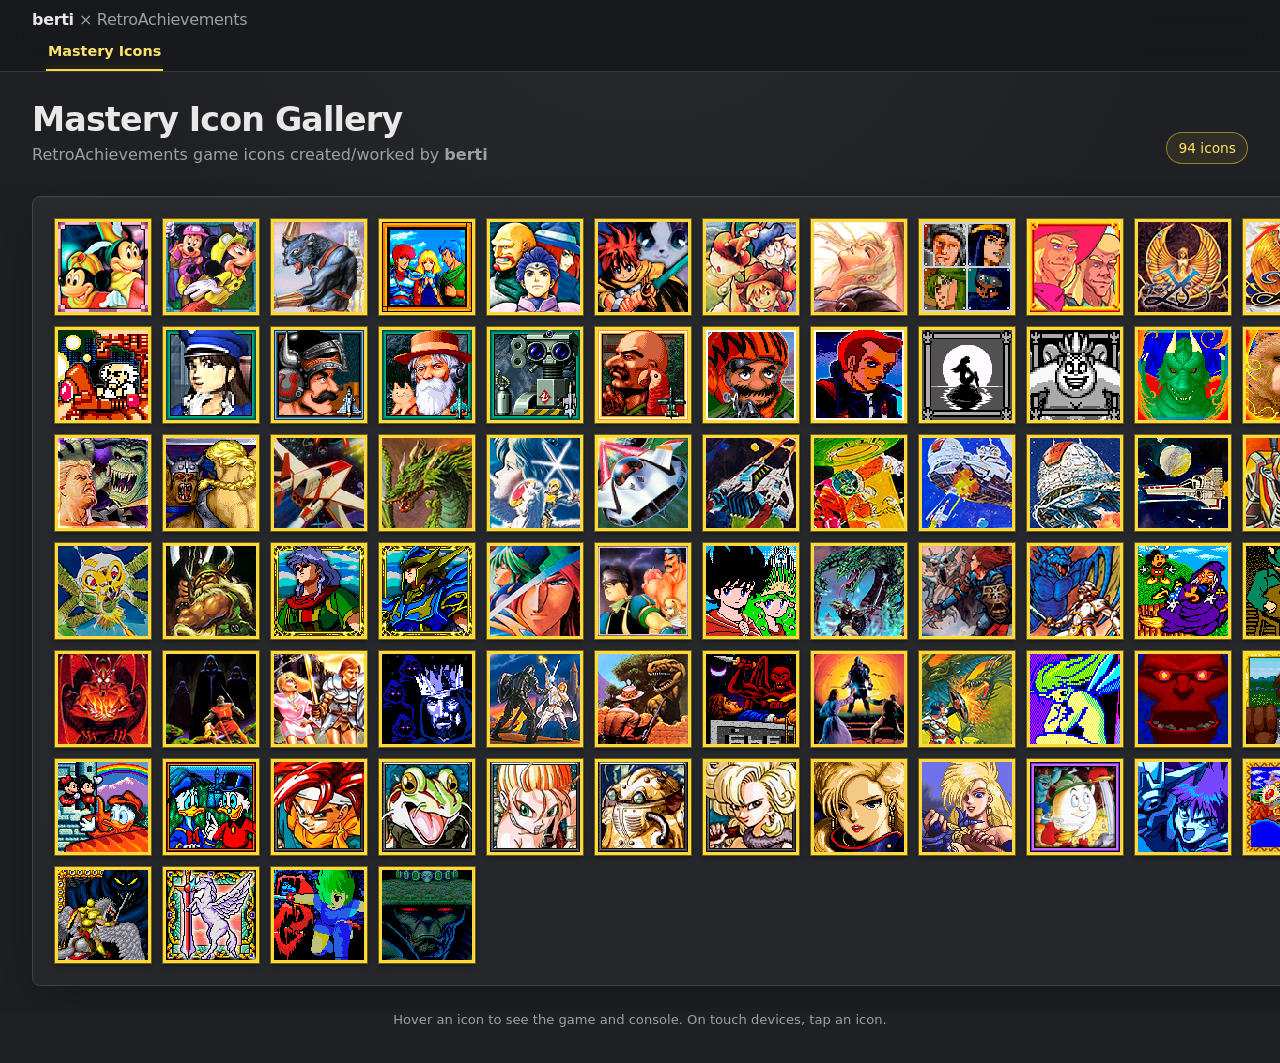
==== index.html @ 2196ff42 "Update site do Mastery Icon and Games Log" ====
<!doctype html>
<html lang="en">
<head>
  <meta charset="utf-8" />
  <meta name="viewport" content="width=device-width, initial-scale=1" />

  <title>berti — Mastery Icon Gallery</title>
  <meta
    name="description"
    content="A gallery of RetroAchievements mastery icons created by berti."
  />

  <link rel="stylesheet" href="style.css?v=12" />
</head>
<body>
  <nav class="site-nav" aria-label="Main navigation">
    <div class="site-nav-inner">
      <a class="nav-brand" href="index.html">berti <span>× RetroAchievements</span></a>
      <div class="nav-tabs">
        <a class="nav-tab is-active" href="index.html" aria-current="page">Mastery Icons</a>
      </div>
    </div>
  </nav>

  <header class="site-header">
    <div>
      <h1>Mastery Icon Gallery</h1>
      <p>RetroAchievements game icons created/worked by <strong>berti</strong></p>
    </div>

    <div class="count" id="count">Loading icons…</div>
  </header>

  <main>
    <div class="wall-scroll" aria-label="Mastery icon mural">
      <section class="wall" id="wall"></section>
    </div>

    <p class="hint">
      Hover an icon to see the game and console. On touch devices, tap an icon.
    </p>
  </main>

  <div id="hoverTooltip" class="floating-tooltip" role="tooltip" aria-hidden="true">
    <strong id="tooltipGame"></strong>
    <span id="tooltipConsole"></span>
  </div>

  <dialog id="iconDialog" class="icon-dialog">
    <button class="close" aria-label="Close">×</button>

    <img id="dialogImage" alt="" />
    <div class="dialog-copy">
      <h2 id="dialogGame">Unidentified icon</h2>
      <p id="dialogConsole"></p>
      <a id="dialogLink" href="#" target="_blank" rel="noreferrer">
        View on RetroAchievements ↗
      </a>
    </div>
  </dialog>

  <script src="script.js?v=4"></script>
</body>
</html>
---- style.css ----
:root {
  --bg: #1f2023;
  --panel: #292b2f;
  --panel-2: #34363b;
  --panel-3: #202226;
  --text: #e8e8e8;
  --muted: #9da0a6;
  --gold: #FFD83A;
  --gold-dark: #D8A900;
  --gold-light: #FFE36A;
  --blue: #4f8fcf;
  --green: #8bbf64;
  --green-bg: #273329;
  --line: #3f4146;

  --columns: 15;
  --rows: 1;
  --icon: 96px;
  --column-gap: 12px;
  --row-gap: 12px;
  --wall-padding: 22px;
}

* { box-sizing: border-box; }

html { color-scheme: dark; }

body {
  margin: 0;
  min-height: 100vh;
  background:
    radial-gradient(circle at 50% -10%, rgba(255,255,255,.05), transparent 34rem),
    var(--bg);
  color: var(--text);
  font-family: Inter, ui-sans-serif, system-ui, -apple-system, BlinkMacSystemFont, "Segoe UI", sans-serif;
}

a { color: inherit; }

/* Top navigation shared by all pages */
.site-nav {
  position: sticky;
  top: 0;
  z-index: 100;
  background: rgba(24, 25, 28, .94);
  border-bottom: 1px solid #34363b;
  backdrop-filter: blur(12px);
}

.site-nav-inner {
  max-width: 1840px;
  min-height: 52px;
  margin: 0 auto;
  padding: 0 32px;
  display: flex;
  flex-direction: column;
  align-items: flex-start;
  justify-content: center;
  gap: 0;
}

.nav-brand {
  font-weight: 800;
  text-decoration: none;
  letter-spacing: -.02em;
  white-space: nowrap;
  padding-top: 10px;
  line-height: 1.2;
}

.nav-brand span {
  color: var(--muted);
  font-weight: 500;
}

.nav-tabs {
  display: flex;
  align-self: auto;
  width: 100%;
  height: 40px;
  margin-top: 2px;
  overflow-x: auto;
  overflow-y: hidden;
  scrollbar-width: thin;
}

.nav-tab {
  position: relative;
  display: flex;
  align-items: center;
  padding: 0 16px;
  color: #babdc2;
  text-decoration: none;
  font-size: .9rem;
  font-weight: 700;
}

.nav-tab:hover {
  color: #fff;
  background: rgba(255,255,255,.025);
}

.nav-tab.is-active {
  color: var(--gold-light);
}

.nav-tab.is-active::after {
  content: "";
  position: absolute;
  left: 14px;
  right: 14px;
  bottom: -1px;
  height: 3px;
  background: var(--gold);
  box-shadow: 0 0 12px rgba(255,216,58,.25);
}

.site-header {
  max-width: 1840px;
  margin: 0 auto;
  padding: 28px 32px 18px;
  display: flex;
  align-items: end;
  justify-content: space-between;
  gap: 24px;
}

h1 {
  margin: 0;
  font-size: clamp(1.5rem, 2.6vw, 2.3rem);
  letter-spacing: -.025em;
}

.site-header p {
  margin: 6px 0 0;
  color: var(--muted);
}

.count {
  color: var(--gold-light);
  border: 1px solid rgba(255,216,58,.5);
  background: rgba(255,216,58,.08);
  border-radius: 999px;
  padding: 7px 11px;
  font-size: .86rem;
  white-space: nowrap;
}

main { padding-bottom: 36px; }

/* Mastery icon gallery */
.wall-scroll {
  overflow-x: auto;
  padding: 14px 32px 26px;
  scrollbar-color: #5d6067 transparent;
}

.wall {
  width: max-content;
  min-height:
    calc(
      var(--rows) * var(--icon)
      + (var(--rows) - 1) * var(--row-gap)
      + 2 * var(--wall-padding)
    );
  margin: 0 auto;
  display: grid;
  grid-template-columns: repeat(var(--columns), var(--icon));
  grid-template-rows: repeat(var(--rows), var(--icon));
  column-gap: var(--column-gap);
  row-gap: var(--row-gap);
  padding: var(--wall-padding);
  border: 1px solid var(--line);
  border-radius: 8px;
  background:
    linear-gradient(rgba(255,255,255,.012), rgba(255,255,255,0)),
    #25272b;
  box-shadow:
    0 18px 55px rgba(0,0,0,.28),
    inset 0 1px rgba(255,255,255,.035);
}

.icon-card {
  position: relative;
  width: var(--icon);
  height: var(--icon);
  padding: 0;
  border: 3px solid var(--gold);
  outline: 1px solid rgba(255,227,106,.28);
  background: #111;
  cursor: pointer;
  box-shadow:
    0 0 0 1px rgba(0,0,0,.75),
    inset 0 0 0 1px rgba(255,227,106,.16),
    0 2px 5px rgba(0,0,0,.5);
  transition:
    transform .12s ease,
    border-color .12s ease,
    box-shadow .12s ease,
    z-index 0s;
  z-index: 1;
}

.icon-card::before {
  content: "";
  position: absolute;
  inset: -4px;
  pointer-events: none;
  border: 1px solid rgba(255,216,58,.16);
}

.icon-card img {
  display: block;
  width: 100%;
  height: 100%;
  object-fit: cover;
  image-rendering: pixelated;
}

.icon-card:hover,
.icon-card:focus-visible {
  transform: translateY(-4px) scale(1.055);
  border-color: #FFE36A;
  box-shadow:
    0 0 0 1px var(--gold),
    0 8px 18px rgba(0,0,0,.65),
    0 0 17px rgba(255,216,58,.22);
  z-index: 20;
}

.floating-tooltip {
  position: fixed;
  left: 0;
  top: 0;
  width: max-content;
  max-width: min(260px, calc(100vw - 20px));
  padding: 8px 10px;
  text-align: left;
  pointer-events: none;
  opacity: 0;
  visibility: hidden;
  background: #151619;
  border: 1px solid var(--gold);
  border-radius: 5px;
  box-shadow: 0 8px 25px rgba(0,0,0,.55);
  transform: translate(-50%, calc(-100% - 10px));
  transition: opacity .12s ease, visibility .12s;
  z-index: 9999;
}

.floating-tooltip.is-visible {
  opacity: 1;
  visibility: visible;
}

.floating-tooltip strong {
  display: block;
  font-size: .84rem;
  line-height: 1.25;
  color: #fff;
}

.floating-tooltip span {
  display: block;
  margin-top: 3px;
  font-size: .72rem;
  color: var(--gold-light);
}

.hint {
  text-align: center;
  color: var(--muted);
  font-size: .82rem;
  margin: 0 24px;
}

.icon-dialog {
  width: min(92vw, 520px);
  border: 1px solid var(--gold);
  border-radius: 10px;
  padding: 24px;
  background: #202226;
  color: var(--text);
  box-shadow: 0 24px 80px rgba(0,0,0,.7);
}

.icon-dialog::backdrop {
  background: rgba(7,8,10,.82);
  backdrop-filter: blur(4px);
}

.icon-dialog img {
  display: block;
  width: 288px;
  height: 288px;
  max-width: 72vw;
  max-height: 72vw;
  margin: 14px auto 22px;
  image-rendering: pixelated;
  border: 3px solid var(--gold);
  box-shadow:
    0 0 0 1px rgba(0,0,0,.75),
    0 12px 34px rgba(0,0,0,.55);
}

.dialog-copy { text-align: center; }

.dialog-copy h2 {
  margin: 0;
  font-size: 1.2rem;
}

.dialog-copy p {
  margin: 6px 0 12px;
  color: var(--gold-light);
}

.dialog-copy a {
  color: #cdd8ff;
  text-decoration: none;
}

.dialog-copy a:hover { text-decoration: underline; }

.close {
  position: absolute;
  top: 8px;
  right: 10px;
  border: 0;
  background: transparent;
  color: var(--muted);
  font-size: 1.8rem;
  cursor: pointer;
}

/* Quest page */
.quests-header {
  padding-bottom: 12px;
}

.quests-main {
  max-width: 1840px;
  margin: 0 auto;
  padding: 0 32px 70px;
}

.quest-summary {
  display: grid;
  grid-template-columns: repeat(3, minmax(0, 1fr));
  gap: 12px;
  margin: 8px 0 38px;
}

.summary-card {
  min-height: 92px;
  padding: 18px 20px;
  border: 1px solid #3b3d42;
  border-radius: 8px;
  background:
    linear-gradient(135deg, rgba(255,216,58,.055), transparent 60%),
    #25272b;
  box-shadow: inset 0 1px rgba(255,255,255,.025);
}

.summary-card strong {
  display: block;
  margin-top: 3px;
  color: #fff;
  font-size: 1.65rem;
  line-height: 1;
}

.summary-label {
  color: var(--muted);
  font-size: .76rem;
  font-weight: 800;
  text-transform: uppercase;
  letter-spacing: .08em;
}

.quest-section + .quest-section {
  margin-top: 72px;
}

.section-heading {
  display: flex;
  align-items: end;
  justify-content: space-between;
  gap: 20px;
  margin-bottom: 16px;
  padding-bottom: 12px;
  border-bottom: 1px solid #3b3d42;
}

.section-heading h2 {
  margin: 1px 0 0;
  font-size: 1.35rem;
  letter-spacing: -.015em;
}

.eyebrow {
  margin: 0 !important;
  color: var(--gold) !important;
  font-size: .72rem;
  font-weight: 900;
  text-transform: uppercase;
  letter-spacing: .11em;
}

.section-count {
  color: var(--muted);
  font-size: .85rem;
}

.quest-grid {
  display: grid;
  grid-template-columns: repeat(3, minmax(0, 1fr));
  gap: 18px;
  align-items: start;
}

.quest-card {
  overflow: hidden;
  min-width: 0;
  border: 1px solid #45484e;
  border-radius: 8px;
  background: #292b2f;
  box-shadow:
    0 10px 30px rgba(0,0,0,.18),
    inset 0 1px rgba(255,255,255,.025);
}

.quest-card::before {
  content: "";
  display: block;
  height: 3px;
  background: var(--gold);
}

.quest-card.is-finished::before {
  background: linear-gradient(90deg, var(--gold), #8bbf64);
}

.quest-card-header {
  min-height: 104px;
  display: flex;
  align-items: flex-start;
  justify-content: space-between;
  gap: 14px;
  padding: 17px 17px 15px;
  background:
    linear-gradient(145deg, rgba(255,216,58,.06), transparent 65%),
    #303237;
  border-bottom: 1px solid #43464b;
}

.quest-title-block {
  min-width: 0;
}

.quest-card h3 {
  margin: 0;
  color: #fff;
  font-size: 1rem;
  line-height: 1.3;
  overflow-wrap: anywhere;
}

.quest-dates {
  display: flex;
  flex-wrap: wrap;
  gap: 6px;
  margin: 8px 0 0 !important;
  color: var(--muted) !important;
  font-size: .73rem;
  line-height: 1.4;
}

.quest-dates b {
  color: #c9cbd0;
  font-weight: 700;
}

.date-divider {
  color: #60636a;
}

.quest-percent {
  flex: 0 0 auto;
  min-width: 52px;
  padding-left: 8px;
  text-align: right;
}

.quest-percent strong {
  display: block;
  color: var(--gold-light);
  font-size: 1.25rem;
  line-height: 1;
}

.quest-percent span {
  display: block;
  margin-top: 5px;
  color: var(--muted);
  font-size: .72rem;
}

/* Compact gallery of the RetroAchievements game icons for each quest. */
.quest-icon-strip {
  display: flex;
  flex-wrap: wrap;
  gap: 8px;
  min-height: 57px;
  padding: 9px 12px 8px;
  background: #27292d;
  border-bottom: 1px solid #414349;
}

.quest-icon-item {
  position: relative;
  width: 44px;
  height: 44px;
  flex: 0 0 44px;
  display: block;
  overflow: hidden;
  border: 2px solid #51545a;
  border-radius: 5px;
  background: #1b1c1f;
  text-decoration: none;
  box-shadow: 0 1px 3px rgba(0,0,0,.35);
  transition: transform .12s ease, border-color .12s ease, box-shadow .12s ease, opacity .12s ease;
}

.quest-icon-item:not(.is-mastered) {
  opacity: .58;
}

.quest-icon-item.is-mastered {
  border-color: var(--gold);
  box-shadow: 0 0 0 1px rgba(255,216,58,.34), 0 1px 4px rgba(0,0,0,.38);
}

.quest-icon-item[href]:hover {
  z-index: 1;
  opacity: 1;
  transform: translateY(-2px);
  border-color: var(--gold);
  box-shadow: 0 4px 10px rgba(0,0,0,.42), 0 0 0 1px rgba(255,216,58,.12);
}

.quest-game-icon,
.quest-game-icon-fallback {
  width: 40px;
  height: 40px;
  display: block;
}

.quest-game-icon {
  object-fit: cover;
  image-rendering: auto;
}

.quest-game-icon-fallback {
  display: grid;
  place-items: center;
  color: #9da0a6;
  background: #202226;
  font-size: 1rem;
  font-weight: 800;
}

.quest-icon-item.is-unlinked {
  cursor: help;
  border-style: dashed;
}

.quest-games {
  padding: 7px 0;
}

.quest-game {
  min-height: 36px;
  display: grid;
  grid-template-columns: 24px minmax(0, 1fr) auto;
  gap: 8px;
  align-items: center;
  padding: 7px 12px;
  color: #d5d6d8;
  border-bottom: 1px solid rgba(255,255,255,.045);
  text-decoration: none;
  font-size: .82rem;
}

.quest-game:last-child {
  border-bottom: 0;
}

.quest-game[href]:hover {
  background: rgba(255,255,255,.035);
}

.quest-game.is-mastered {
  background: linear-gradient(90deg, rgba(139,191,100,.12), rgba(139,191,100,.035));
  color: #f0f4ed;
}

.game-state {
  width: 20px;
  height: 20px;
  display: grid;
  place-items: center;
  border: 1px solid #555960;
  border-radius: 50%;
  color: transparent;
  font-size: .72rem;
  font-weight: 900;
}

.quest-game.is-mastered .game-state {
  color: #d9f6c3;
  border-color: rgba(139,191,100,.72);
  background: rgba(139,191,100,.2);
}

.game-name {
  min-width: 0;
  line-height: 1.35;
}

.platform-badge {
  min-width: 38px;
  padding: 3px 7px;
  border: 1px solid rgba(79,143,207,.4);
  border-radius: 999px;
  color: #b9d9f7;
  background: rgba(79,143,207,.1);
  text-align: center;
  font-size: .66rem;
  font-weight: 800;
  letter-spacing: .02em;
  white-space: nowrap;
}

.quest-card-footer {
  padding: 13px 14px 14px;
  border-top: 1px solid #414349;
  background: #25272a;
}

.progress-track {
  height: 6px;
  overflow: hidden;
  border-radius: 999px;
  background: #161719;
  box-shadow: inset 0 1px 2px rgba(0,0,0,.5);
}

.progress-fill {
  display: block;
  height: 100%;
  border-radius: inherit;
  background: linear-gradient(90deg, #d9a900, var(--gold-light));
}

.quest-card.is-finished .progress-fill {
  background: linear-gradient(90deg, var(--gold), #8bbf64);
}

.progress-caption {
  display: flex;
  justify-content: space-between;
  gap: 12px;
  margin-top: 8px;
  color: var(--muted);
  font-size: .69rem;
}

.completed-mark {
  color: #cbe8b7;
  font-weight: 800;
}

.finished-section .quest-card {
  opacity: .92;
}

.finished-section .quest-card:hover {
  opacity: 1;
}

.quest-error {
  color: #ffb2b2;
  grid-column: 1 / -1;
}

@media (max-width: 1180px) {
  .quest-grid {
    grid-template-columns: repeat(2, minmax(0, 1fr));
  }
}

@media (max-width: 760px) {
  .site-nav-inner {
    padding: 0 18px;
  }

  .nav-brand span {
    display: none;
  }

  .nav-tab {
    padding: 0 10px;
    font-size: .82rem;
  }

  .site-header {
    padding: 22px 18px 10px;
    align-items: flex-start;
  }

  .site-header p {
    font-size: .9rem;
  }

  .wall-scroll {
    padding: 12px 18px 22px;
  }

  .wall {
    margin: 0;
    --wall-padding: 16px;
  }

  .floating-tooltip {
    display: none;
  }

  .quests-main {
    padding: 0 18px 50px;
  }

  .quest-summary {
    grid-template-columns: 1fr 1fr;
    margin-top: 14px;
  }

  .summary-card:last-child {
    grid-column: 1 / -1;
  }

  .quest-grid {
    grid-template-columns: 1fr;
  }

  .quest-section + .quest-section {
    margin-top: 54px;
  }
}

@media (max-width: 470px) {
  .site-nav-inner {
    min-height: 48px;
  }

  .nav-brand {
    padding-top: 8px;
  }

  .nav-tabs {
    height: 36px;
    overscroll-behavior-x: contain;
  }

  .nav-brand {
    font-size: .9rem;
  }

  .nav-tab {
    padding: 0 8px;
    font-size: .75rem;
  }

  .quest-summary {
    grid-template-columns: 1fr;
  }

  .summary-card:last-child {
    grid-column: auto;
  }

  .quest-card-header {
    min-height: auto;
  }

  .quest-dates {
    display: grid;
    gap: 2px;
  }

  .date-divider {
    display: none;
  }
}

/* Mastered / beaten games page */
.games-header {
  padding-bottom: 12px;
}

.games-main {
  max-width: 1840px;
  margin: 0 auto;
  padding: 0 32px 70px;
}

.games-section + .games-section {
  margin-top: 64px;
}

.games-table-wrap {
  overflow-x: auto;
  border: 1px solid #45484e;
  border-radius: 8px;
  background: #292b2f;
  box-shadow:
    0 10px 30px rgba(0,0,0,.18),
    inset 0 1px rgba(255,255,255,.025);
}

.games-table {
  width: 100%;
  min-width: 900px;
  border-collapse: collapse;
  font-size: .84rem;
}

.games-table thead {
  background:
    linear-gradient(145deg, rgba(255,216,58,.055), transparent 70%),
    #303237;
}

.games-table th {
  height: 42px;
  padding: 9px 12px;
  color: #bfc1c5;
  border-bottom: 1px solid #4a4d53;
  text-align: left;
  font-size: .71rem;
  font-weight: 900;
  letter-spacing: .055em;
  text-transform: uppercase;
  white-space: nowrap;
}

.games-table td {
  height: 54px;
  padding: 6px 12px;
  color: #d7d8da;
  border-bottom: 1px solid rgba(255,255,255,.055);
  vertical-align: middle;
}

.games-table tbody tr:last-child td {
  border-bottom: 0;
}

.games-table tbody tr:hover td {
  background: rgba(255,255,255,.025);
}

.game-number-col,
.game-number {
  width: 56px;
  text-align: right !important;
}

.game-number {
  color: var(--gold-light) !important;
  font-variant-numeric: tabular-nums;
  font-weight: 800;
}

.game-icon-col,
.game-icon-cell {
  width: 58px;
  padding-left: 8px !important;
  padding-right: 6px !important;
}

.game-table-icon {
  width: 40px;
  height: 40px;
  display: block;
  overflow: hidden;
  border: 2px solid var(--gold);
  border-radius: 5px;
  background: #1b1c1f;
  box-shadow: 0 0 0 1px rgba(255,216,58,.24), 0 1px 4px rgba(0,0,0,.4);
  transition: transform .12s ease, box-shadow .12s ease;
}

.game-table-icon:hover {
  transform: translateY(-2px);
  box-shadow: 0 4px 10px rgba(0,0,0,.45), 0 0 0 1px rgba(255,216,58,.34);
}

.game-table-icon img {
  display: block;
  width: 100%;
  height: 100%;
  object-fit: cover;
}

.game-title-cell {
  min-width: 250px;
  color: #f2f2f2 !important;
  font-weight: 700;
}

.game-title-cell a {
  color: inherit;
  text-decoration: none;
}

.game-title-cell a:hover {
  color: var(--gold-light);
  text-decoration: underline;
  text-underline-offset: 3px;
}

.game-date-cell,
.game-time-cell {
  white-space: nowrap;
  font-variant-numeric: tabular-nums;
}

.game-time-cell {
  color: #b8bbc0 !important;
}

.beaten-games-section .game-table-icon {
  border-color: #73767c;
  box-shadow: 0 0 0 1px rgba(255,255,255,.09), 0 1px 4px rgba(0,0,0,.4);
}

.beaten-games-section .games-table tbody tr:hover .game-table-icon {
  border-color: var(--gold);
}

.games-empty {
  height: 90px !important;
  color: var(--muted) !important;
  text-align: center;
  font-style: italic;
}

.games-source-note {
  margin: 18px 2px 0;
  color: #777b82;
  font-size: .72rem;
  text-align: right;
}

@media (max-width: 760px) {
  .games-main {
    padding: 0 18px 50px;
  }

  .games-section + .games-section {
    margin-top: 48px;
  }

  .games-table-wrap {
    margin-right: -18px;
    border-right: 0;
    border-radius: 8px 0 0 8px;
  }

  .games-table {
    min-width: 830px;
  }
}

.games-source-note a {
  color: #92969e;
  text-decoration: none;
}

.games-source-note a:hover {
  color: var(--gold-light);
  text-decoration: underline;
  text-underline-offset: 3px;
}


/* Collapsible mastered / beaten sections */
.section-heading-actions {
  display: flex;
  align-items: center;
  gap: 12px;
}

.section-toggle {
  display: inline-flex;
  align-items: center;
  justify-content: center;
  gap: 7px;
  min-width: 104px;
  height: 34px;
  padding: 0 11px;
  border: 1px solid #55585f;
  border-radius: 999px;
  background: #292b2f;
  color: #c9cbd0;
  font: inherit;
  font-size: .73rem;
  font-weight: 800;
  cursor: pointer;
  transition: border-color .15s ease, color .15s ease, background .15s ease;
}

.section-toggle:hover,
.section-toggle:focus-visible {
  border-color: var(--gold);
  color: var(--gold-light);
  background: #303237;
  outline: none;
}

.section-toggle-icon {
  display: inline-flex;
  align-items: center;
  justify-content: center;
  width: 18px;
  height: 18px;
  border: 1px solid currentColor;
  border-radius: 50%;
  font-size: 1rem;
  font-weight: 700;
  line-height: 1;
}

.section-toggle.is-collapsed {
  border-color: rgba(255,216,58,.45);
  color: var(--gold-light);
}

.games-section-panel[hidden] {
  display: none;
}

@media (max-width: 620px) {
  .section-heading {
    align-items: flex-end;
    gap: 12px;
  }

  .section-heading-actions {
    flex-direction: column;
    align-items: flex-end;
    gap: 7px;
  }

  .section-toggle {
    min-width: 96px;
    height: 32px;
  }
}

/* Statistics + franchises */
.stats-main,
.franchises-main {
  max-width: 1840px;
  margin: 0 auto;
  padding: 0 32px 70px;
}

.stats-summary {
  display: grid;
  grid-template-columns: repeat(4, minmax(0, 1fr));
  gap: 14px;
  margin-bottom: 26px;
}

.stats-grid {
  display: grid;
  grid-template-columns: repeat(2, minmax(0, 1fr));
  gap: 22px;
}

.chart-card {
  min-width: 0;
  border: 1px solid #45484e;
  border-radius: 10px;
  background:
    linear-gradient(145deg, rgba(255,216,58,.025), transparent 48%),
    #292b2f;
  box-shadow: 0 12px 28px rgba(0,0,0,.16);
  padding: 18px;
}

.chart-card-wide {
  grid-column: 1 / -1;
}

.chart-card-heading {
  display: flex;
  align-items: flex-end;
  justify-content: space-between;
  gap: 16px;
  padding-bottom: 14px;
  margin-bottom: 14px;
  border-bottom: 1px solid #404349;
}

.chart-card-heading h2 {
  margin: 2px 0 0;
  font-size: 1.06rem;
}

.chart-note {
  color: #8f939b;
  font-size: .74rem;
  text-align: right;
}

.bar-chart {
  display: grid;
  gap: 9px;
}

.bar-row {
  display: grid;
  grid-template-columns: minmax(120px, 190px) minmax(100px, 1fr) 40px;
  align-items: center;
  gap: 11px;
  min-height: 24px;
}

.bar-label {
  overflow: hidden;
  text-overflow: ellipsis;
  white-space: nowrap;
  color: #c9cbd0;
  font-size: .78rem;
}

.bar-track {
  height: 11px;
  overflow: hidden;
  border-radius: 999px;
  background: #1d1f22;
  box-shadow: inset 0 0 0 1px rgba(255,255,255,.045);
}

.bar-fill {
  height: 100%;
  border-radius: inherit;
  background: linear-gradient(90deg, #e2a900, #ffd83a);
  box-shadow: 0 0 12px rgba(255,216,58,.13);
}

.bar-value {
  color: #f0f1f3;
  font-size: .78rem;
  text-align: right;
  font-variant-numeric: tabular-nums;
}

.chart-empty,
.franchise-empty {
  margin: 20px 0;
  color: #999da5;
  font-style: italic;
}

.line-chart-wrap {
  min-height: 260px;
  overflow-x: auto;
}

.line-chart-wrap svg {
  display: block;
  width: 100%;
  min-width: 720px;
  height: auto;
}

.chart-grid-line {
  stroke: #41444a;
  stroke-width: 1;
  vector-effect: non-scaling-stroke;
}

.chart-axis-label {
  fill: #8f939b;
  font-size: 12px;
}

.chart-line {
  fill: none;
  stroke: #ffd83a;
  stroke-width: 3;
  stroke-linejoin: round;
  stroke-linecap: round;
  vector-effect: non-scaling-stroke;
}

.chart-dot {
  fill: #ffd83a;
  stroke: #202225;
  stroke-width: 3;
  vector-effect: non-scaling-stroke;
}

.franchise-toolbar {
  display: grid;
  grid-template-columns: auto minmax(220px, 420px) auto;
  align-items: center;
  justify-content: start;
  gap: 10px;
  margin-bottom: 18px;
}

.franchise-search-label {
  color: #aeb1b7;
  font-size: .78rem;
  font-weight: 700;
}

.franchise-search {
  width: 100%;
  border: 1px solid #45484e;
  border-radius: 7px;
  background: #24262a;
  color: #f2f2f3;
  padding: 10px 12px;
  outline: none;
}

.franchise-search:focus {
  border-color: #9b861a;
  box-shadow: 0 0 0 2px rgba(255,216,58,.08);
}

.secondary-button {
  border: 1px solid #50535a;
  border-radius: 7px;
  background: #303237;
  color: #c9cbd0;
  padding: 9px 12px;
  cursor: pointer;
}

.secondary-button:hover {
  border-color: #6a6e76;
  color: #fff;
}

.franchise-list {
  display: grid;
  gap: 13px;
}

.franchise-card {
  border: 1px solid #45484e;
  border-radius: 10px;
  background: #292b2f;
  overflow: hidden;
  box-shadow: 0 10px 24px rgba(0,0,0,.14);
}

.franchise-card-header {
  width: 100%;
  display: flex;
  align-items: center;
  justify-content: space-between;
  gap: 20px;
  border: 0;
  background:
    linear-gradient(145deg, rgba(255,216,58,.05), transparent 45%),
    #303237;
  color: inherit;
  padding: 15px 17px;
  text-align: left;
  cursor: pointer;
}

.franchise-card-header:hover {
  background:
    linear-gradient(145deg, rgba(255,216,58,.075), transparent 50%),
    #34363b;
}

.franchise-card-title-row {
  display: flex;
  align-items: baseline;
  flex-wrap: wrap;
  gap: 9px;
}

.franchise-card-heading h2 {
  margin: 0;
  font-size: 1rem;
}

.franchise-card-heading p {
  margin: 4px 0 0;
  color: #93979e;
  font-size: .75rem;
}

.franchise-progress {
  color: #ffd83a;
  font-size: .72rem;
  font-weight: 800;
}

.franchise-chevron {
  flex: 0 0 auto;
  display: grid;
  place-items: center;
  width: 28px;
  height: 28px;
  border: 1px solid #555960;
  border-radius: 50%;
  color: #ffd83a;
  font-size: 1.05rem;
  line-height: 1;
}

.franchise-card-body {
  padding: 14px 16px 16px;
  border-top: 1px solid #43464c;
}

.franchise-hub-link {
  display: inline-block;
  margin-bottom: 12px;
  color: #8ab4f8;
  font-size: .75rem;
}

.franchise-game-list {
  list-style: none;
  display: grid;
  gap: 6px;
  margin: 0;
  padding: 0;
}

.franchise-game {
  display: grid;
  grid-template-columns: 28px 44px minmax(0, 1fr) auto;
  align-items: center;
  gap: 10px;
  min-height: 52px;
  padding: 5px 7px;
  border-radius: 7px;
  background: rgba(255,255,255,.018);
}

.franchise-game:hover {
  background: rgba(255,255,255,.035);
}

.franchise-game-status {
  display: grid;
  place-items: center;
  width: 22px;
  height: 22px;
  border-radius: 50%;
  color: #71757c;
  border: 1px solid #555960;
  font-size: .78rem;
  font-weight: 900;
}

.franchise-game.is-mastered .franchise-game-status {
  color: #1c1e21;
  background: #ffd83a;
  border-color: #ffd83a;
}

.franchise-game-icon {
  display: grid;
  place-items: center;
  width: 40px;
  height: 40px;
  border-radius: 5px;
  overflow: hidden;
  background: #202225;
}

.franchise-game-icon img {
  width: 40px;
  height: 40px;
  object-fit: cover;
  image-rendering: auto;
}

.franchise-game-copy {
  min-width: 0;
  display: grid;
  gap: 2px;
}

.franchise-game-title {
  overflow: hidden;
  text-overflow: ellipsis;
  white-space: nowrap;
  color: #e8e9eb;
  font-size: .8rem;
  font-weight: 700;
}

.franchise-game.is-mastered .franchise-game-title {
  color: #ffd83a;
}

.franchise-game-meta {
  overflow: hidden;
  text-overflow: ellipsis;
  white-space: nowrap;
  color: #8f939b;
  font-size: .69rem;
}

.franchise-set-badge {
  justify-self: end;
  border: 1px solid #50545a;
  border-radius: 999px;
  padding: 4px 7px;
  color: #aeb1b7;
  font-size: .65rem;
  white-space: nowrap;
}

.franchise-set-badge.no-set {
  color: #777b82;
  border-style: dashed;
}

.franchise-game.has-no-set {
  opacity: .72;
}

@media (max-width: 900px) {
  .stats-summary {
    grid-template-columns: repeat(2, minmax(0, 1fr));
  }

  .stats-grid {
    grid-template-columns: 1fr;
  }

  .chart-card-wide {
    grid-column: auto;
  }

  .franchise-toolbar {
    grid-template-columns: 1fr;
  }

  .franchise-search-label {
    display: none;
  }
}

@media (max-width: 620px) {
  .stats-main,
  .franchises-main {
    padding-left: 16px;
    padding-right: 16px;
  }

  .bar-row {
    grid-template-columns: 110px minmax(80px, 1fr) 30px;
    gap: 8px;
  }

  .franchise-game {
    grid-template-columns: 24px 42px minmax(0, 1fr);
  }

  .franchise-set-badge {
    grid-column: 3;
    justify-self: start;
  }
}
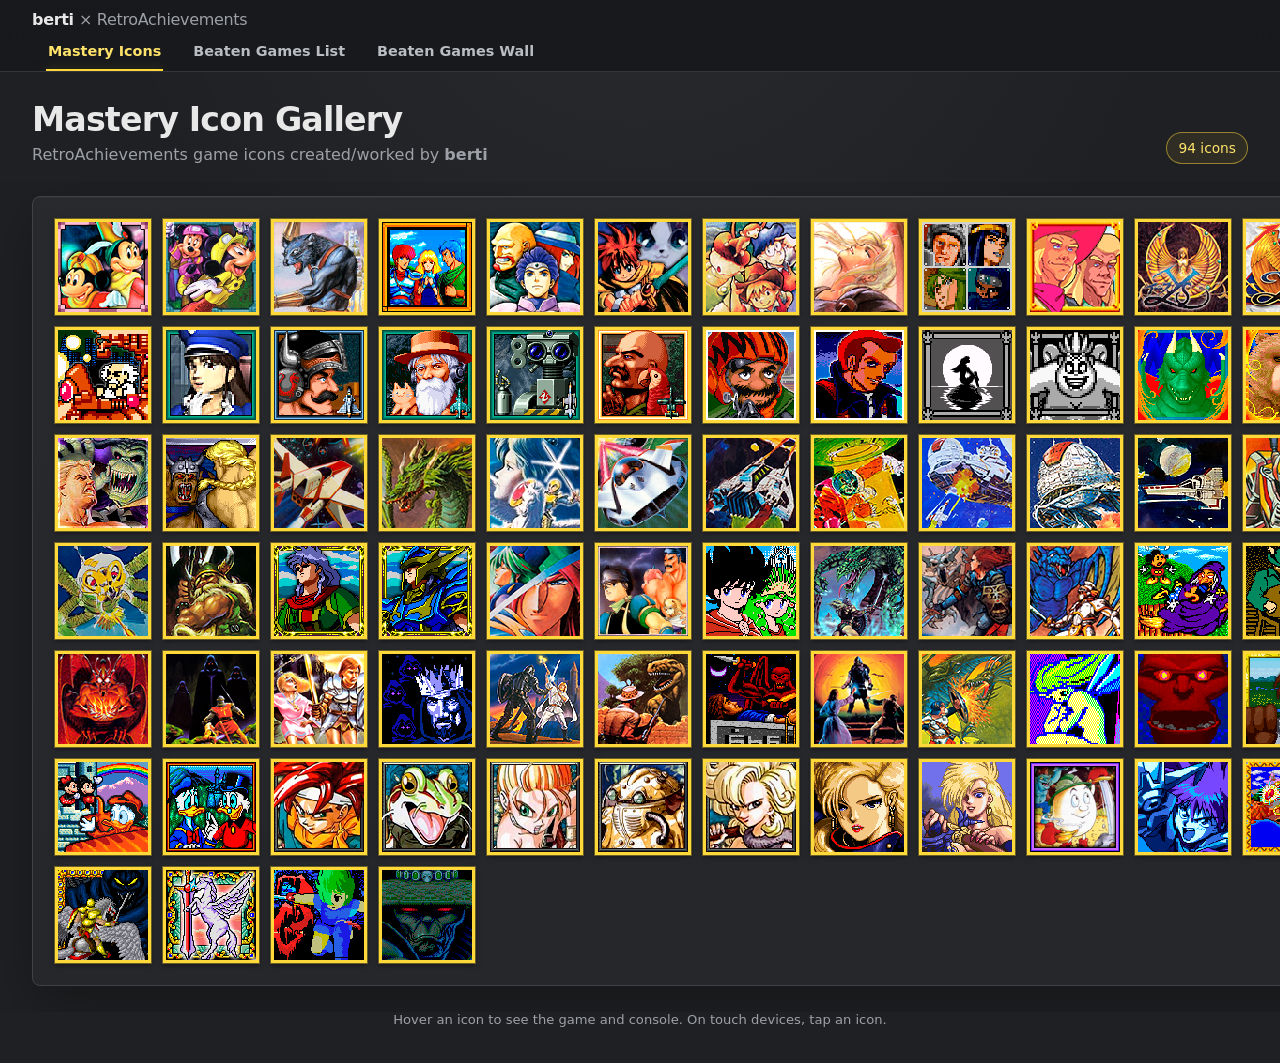
==== commit ba25c2b3: "Adding Beaten List" ====
--- a/index.html
+++ b/index.html
@@ -18,6 +18,8 @@
       <a class="nav-brand" href="index.html">berti <span>× RetroAchievements</span></a>
       <div class="nav-tabs">
         <a class="nav-tab is-active" href="index.html" aria-current="page">Mastery Icons</a>
+        <a class="nav-tab" href="beaten-games-list.html">Beaten Games List</a>
+        <a class="nav-tab" href="beaten-games-wall.html">Beaten Games Wall</a>
       </div>
     </div>
   </nav>
--- a/style.css
+++ b/style.css
@@ -1490,3 +1490,9 @@
     justify-self: start;
   }
 }
+
+/* Beaten games log and future wall */
+.beaten-log-table{min-width:1370px}
+.beaten-log-table td{max-width:270px}
+.wall-placeholder{padding:40px;text-align:center;color:#d7d8da}
+.wall-placeholder h2{color:var(--gold-light)}
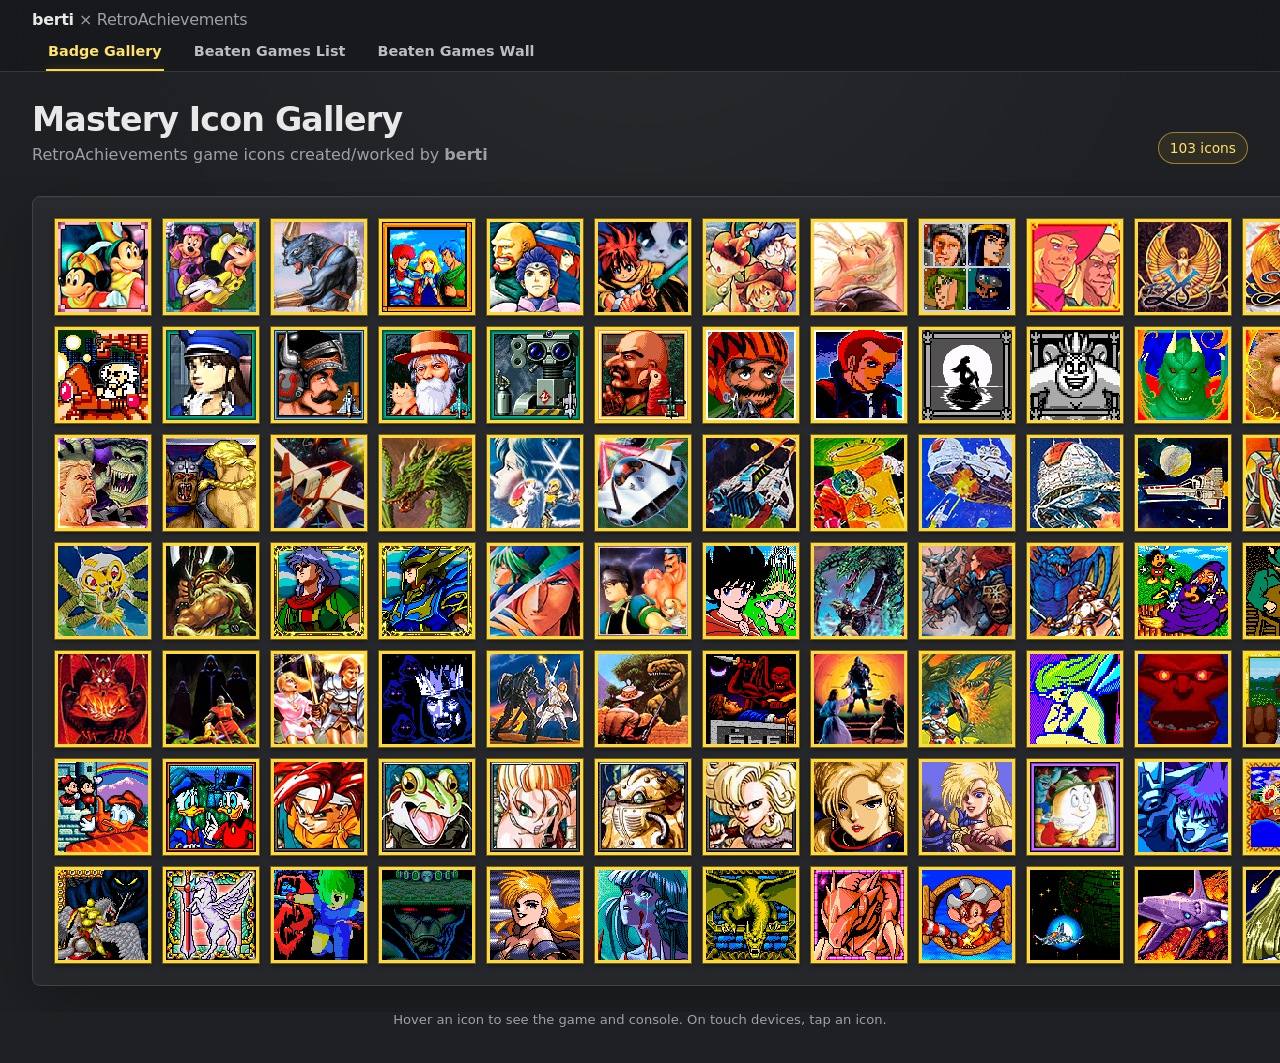
==== commit b5c6a715: "Update index.html" ====
--- a/index.html
+++ b/index.html
@@ -17,7 +17,7 @@
     <div class="site-nav-inner">
       <a class="nav-brand" href="index.html">berti <span>× RetroAchievements</span></a>
       <div class="nav-tabs">
-        <a class="nav-tab is-active" href="index.html" aria-current="page">Mastery Icons</a>
+        <a class="nav-tab is-active" href="index.html" aria-current="page">Badge Gallery</a>
         <a class="nav-tab" href="beaten-games-list.html">Beaten Games List</a>
         <a class="nav-tab" href="beaten-games-wall.html">Beaten Games Wall</a>
       </div>
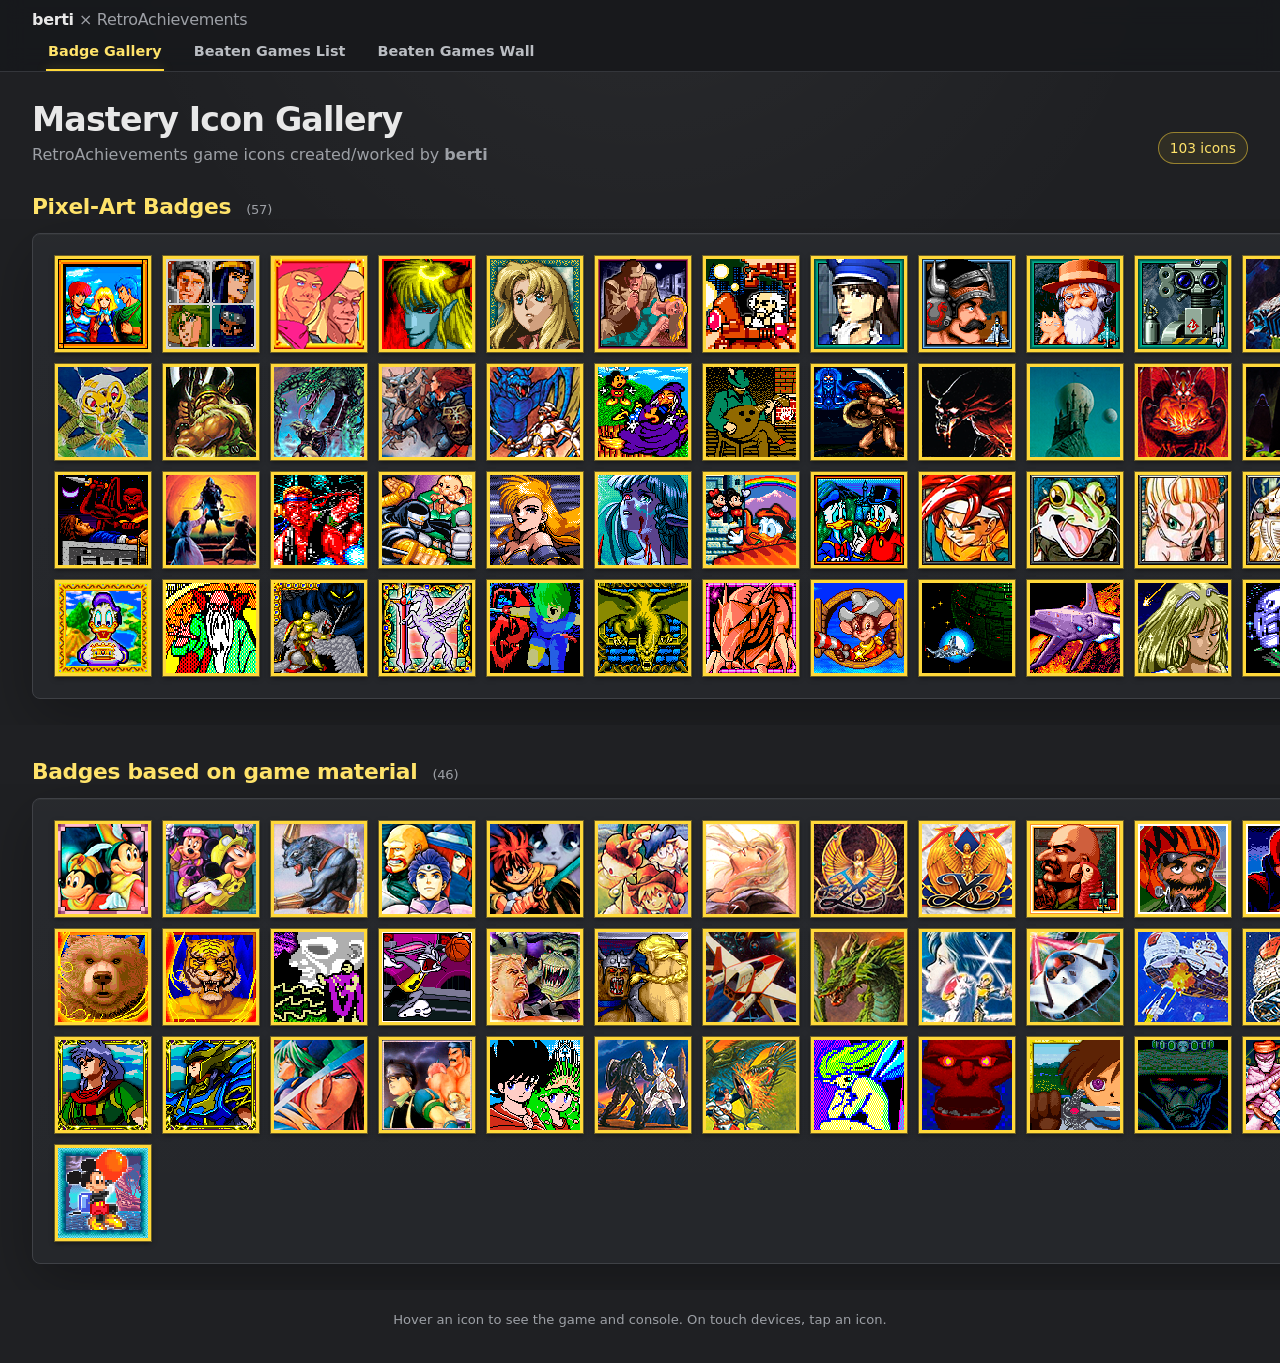
==== commit 4cb66d03: "Add files via upload" ====
--- a/index.html
+++ b/index.html
@@ -7,10 +7,10 @@
   <title>berti — Mastery Icon Gallery</title>
   <meta
     name="description"
-    content="A gallery of RetroAchievements mastery icons created by berti."
+    content="A gallery of RetroAchievements mastery icons created by berti"
   />
 
-  <link rel="stylesheet" href="style.css?v=12" />
+  <link rel="stylesheet" href="style.css?v=13" />
 </head>
 <body>
   <nav class="site-nav" aria-label="Main navigation">
@@ -34,9 +34,19 @@
   </header>
 
   <main>
-    <div class="wall-scroll" aria-label="Mastery icon mural">
-      <section class="wall" id="wall"></section>
-    </div>
+    <section class="badge-category" aria-labelledby="pixelArtTitle">
+      <h2 class="category-title" id="pixelArtTitle">Pixel-Art Badges <span class="category-count" id="pixelCount"></span></h2>
+      <div class="wall-scroll" aria-label="Pixel-Art Badges gallery">
+        <div class="wall" id="pixelWall"></div>
+      </div>
+    </section>
+
+    <section class="badge-category" aria-labelledby="gameMaterialTitle">
+      <h2 class="category-title" id="gameMaterialTitle">Badges based on game material <span class="category-count" id="gameCount"></span></h2>
+      <div class="wall-scroll" aria-label="Badges based on game material gallery">
+        <div class="wall" id="gameWall"></div>
+      </div>
+    </section>
 
     <p class="hint">
       Hover an icon to see the game and console. On touch devices, tap an icon.
@@ -61,6 +71,6 @@
     </div>
   </dialog>
 
-  <script src="script.js?v=4"></script>
+  <script src="script.js?v=5"></script>
 </body>
 </html>
--- a/style.css
+++ b/style.css
@@ -148,6 +148,18 @@
 
 main { padding-bottom: 36px; }
 
+/* Two independently scrollable mastery badge galleries */
+.badge-category { margin-bottom: 22px; }
+.category-title {
+  max-width: 1840px;
+  margin: 0 auto;
+  padding: 12px 32px 0;
+  font-size: clamp(1.1rem, 1.7vw, 1.45rem);
+  color: var(--gold-light);
+  letter-spacing: -.015em;
+}
+.category-count { font-size: .82rem; font-weight: 500; color: var(--muted); margin-left: 8px; }
+
 /* Mastery icon gallery */
 .wall-scroll {
   overflow-x: auto;
@@ -157,16 +169,11 @@
 
 .wall {
   width: max-content;
-  min-height:
-    calc(
-      var(--rows) * var(--icon)
-      + (var(--rows) - 1) * var(--row-gap)
-      + 2 * var(--wall-padding)
-    );
+
   margin: 0 auto;
   display: grid;
   grid-template-columns: repeat(var(--columns), var(--icon));
-  grid-template-rows: repeat(var(--rows), var(--icon));
+  grid-auto-rows: var(--icon);
   column-gap: var(--column-gap);
   row-gap: var(--row-gap);
   padding: var(--wall-padding);
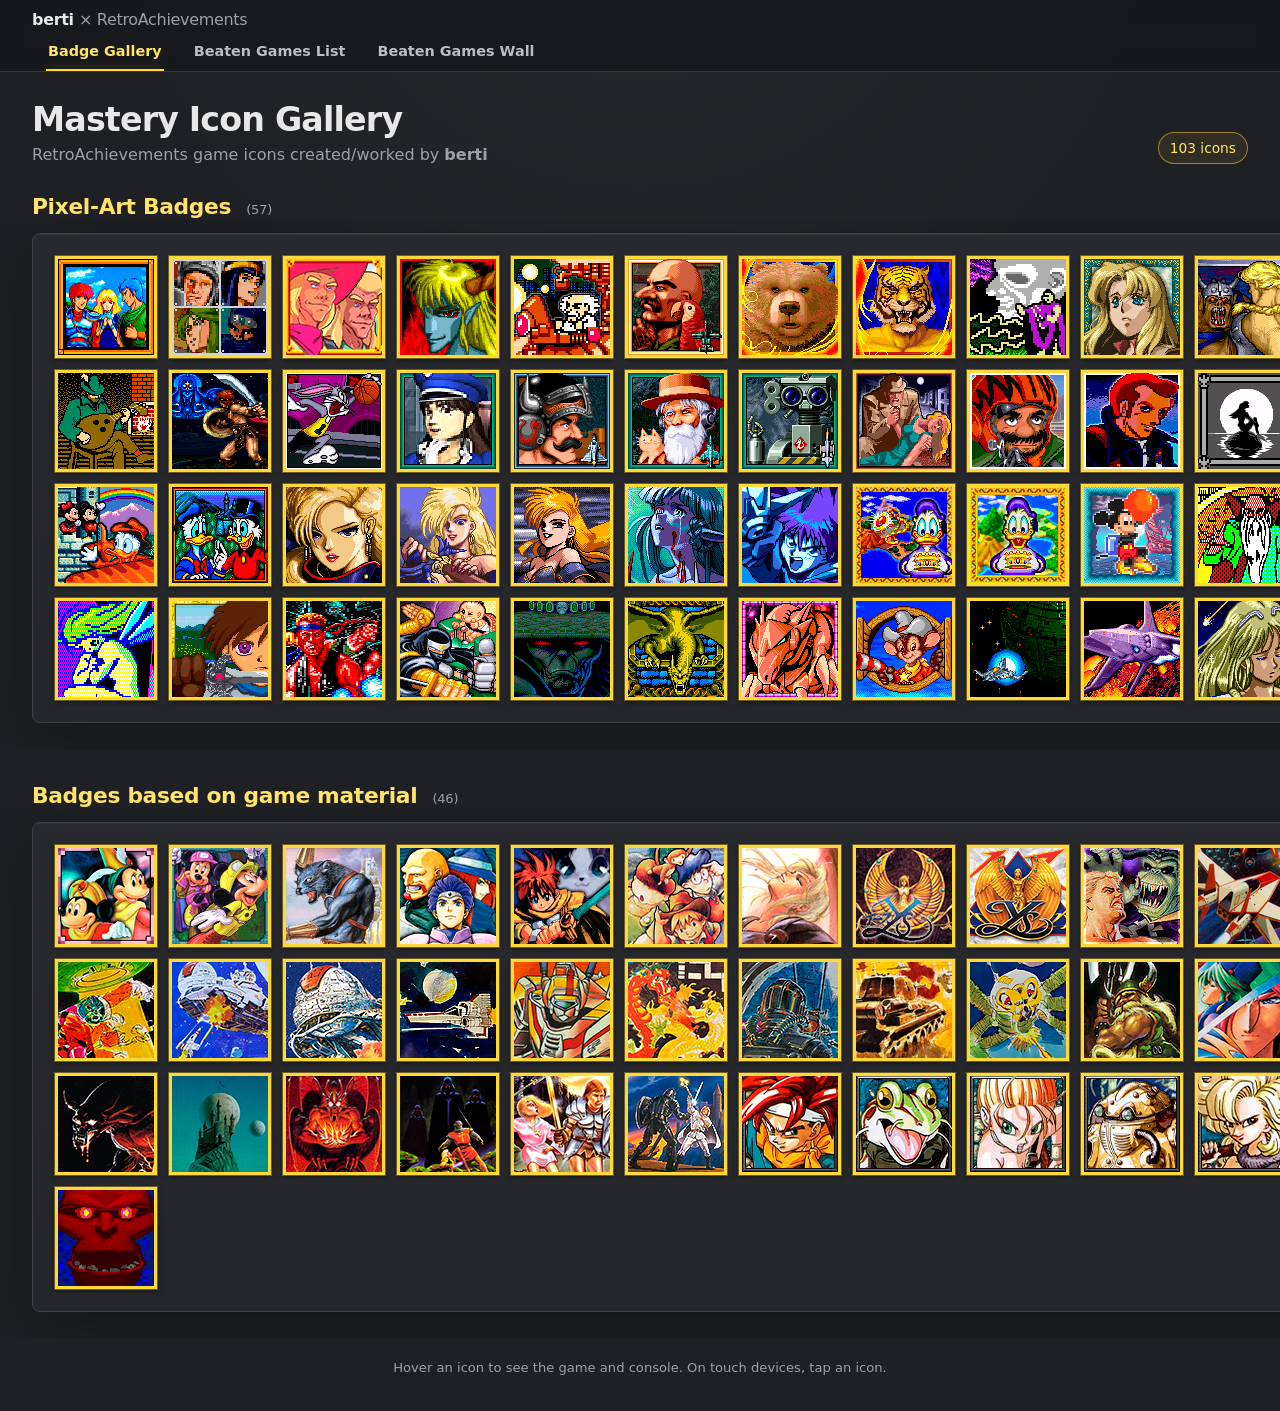
==== commit 72825e71: "Add files via upload" ====
--- a/index.html
+++ b/index.html
@@ -10,7 +10,7 @@
     content="A gallery of RetroAchievements mastery icons created by berti"
   />
 
-  <link rel="stylesheet" href="style.css?v=13" />
+  <link rel="stylesheet" href="style.css?v=14-badge96" />
 </head>
 <body>
   <nav class="site-nav" aria-label="Main navigation">
--- a/style.css
+++ b/style.css
@@ -15,7 +15,7 @@
 
   --columns: 15;
   --rows: 1;
-  --icon: 96px;
+  --icon: 102px; /* 96px artwork + 3px gold border on each side */
   --column-gap: 12px;
   --row-gap: 12px;
   --wall-padding: 22px;
@@ -218,8 +218,10 @@
 
 .icon-card img {
   display: block;
-  width: 100%;
-  height: 100%;
+  width: 96px;
+  height: 96px;
+  max-width: none;
+  max-height: none;
   object-fit: cover;
   image-rendering: pixelated;
 }
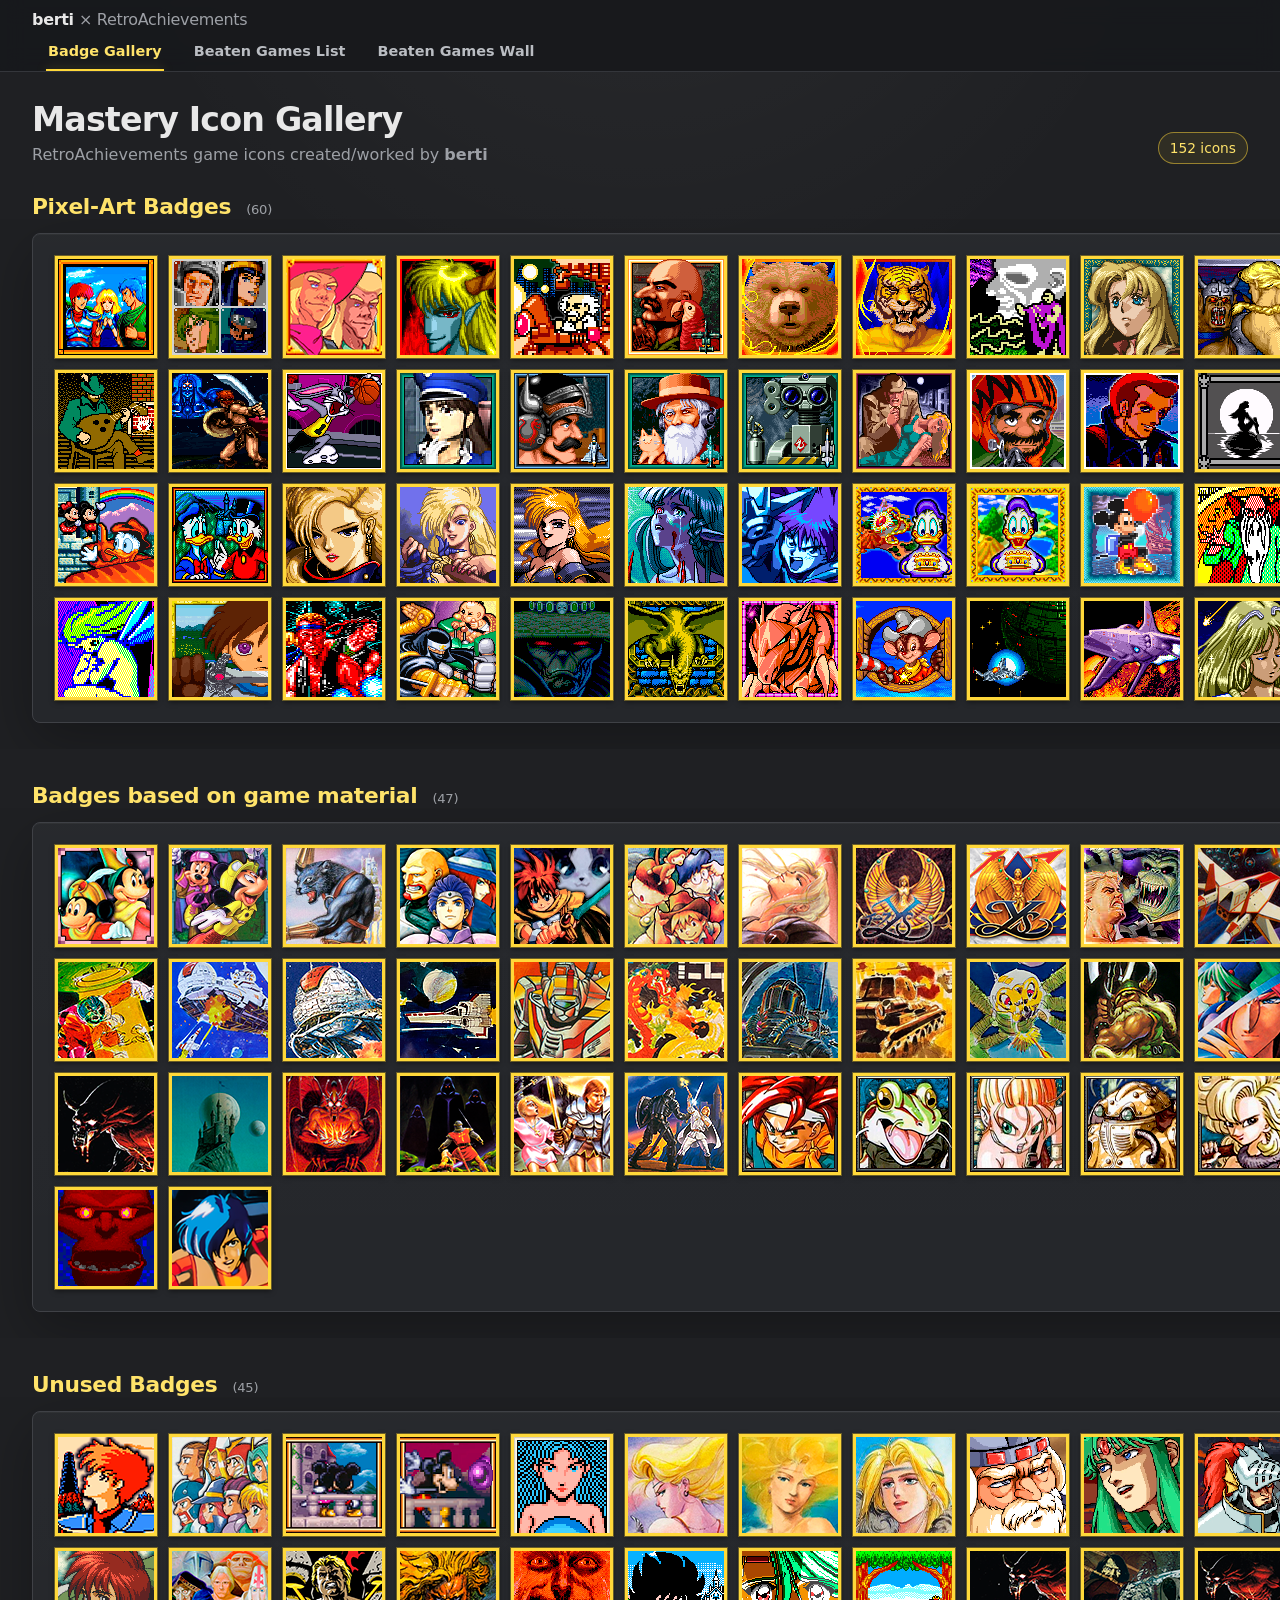
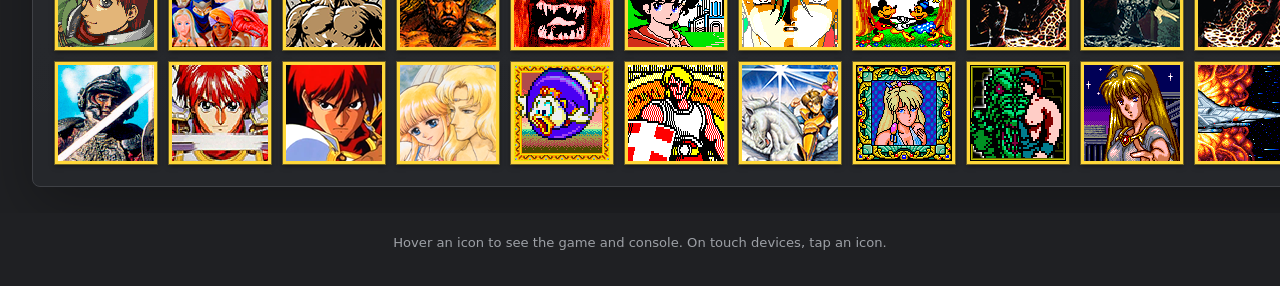
==== commit 0df6420e: "Add files via upload" ====
--- a/index.html
+++ b/index.html
@@ -48,6 +48,13 @@
       </div>
     </section>
 
+    <section class="badge-category" aria-labelledby="unusedTitle">
+      <h2 class="category-title" id="unusedTitle">Unused Badges <span class="category-count" id="unusedCount"></span></h2>
+      <div class="wall-scroll" aria-label="Unused Badges gallery">
+        <div class="wall" id="unusedWall"></div>
+      </div>
+    </section>
+
     <p class="hint">
       Hover an icon to see the game and console. On touch devices, tap an icon.
     </p>
@@ -71,6 +78,6 @@
     </div>
   </dialog>
 
-  <script src="script.js?v=5"></script>
+  <script src="script.js?v=7-unused-badges"></script>
 </body>
 </html>
--- a/style.css
+++ b/style.css
@@ -1505,3 +1505,51 @@
 .beaten-log-table td{max-width:270px}
 .wall-placeholder{padding:40px;text-align:center;color:#d7d8da}
 .wall-placeholder h2{color:var(--gold-light)}
+
+/* Clickable, keyboard-accessible sorting in Beaten Games List */
+.beaten-log-table .sort-heading{appearance:none;border:0;background:transparent;color:inherit;font:inherit;font-weight:inherit;letter-spacing:inherit;text-transform:inherit;cursor:pointer;display:inline-flex;align-items:center;gap:7px;padding:6px 0;text-align:left;white-space:nowrap}
+.beaten-log-table .sort-heading:hover,.beaten-log-table th[aria-sort]:not([aria-sort="none"]) .sort-heading{color:var(--gold-light,#ffdc65)}
+.beaten-log-table .sort-heading:focus-visible{outline:2px solid var(--gold-light,#ffdc65);outline-offset:3px;border-radius:2px}
+.beaten-log-table .sort-arrow{font-size:.8em;min-width:1em;opacity:.7}
+.beaten-log-table th[aria-sort]:not([aria-sort="none"]) .sort-arrow{opacity:1}
+
+/* Beaten Games Wall: continuous 15-column gallery, subtly labeled by genre. */
+.beaten-wall-main { padding-bottom: 36px; }
+.beaten-wall-controls {
+  max-width: 1840px; margin: 0 auto; padding: 0 32px 4px;
+  display: flex; align-items: center; justify-content: flex-end; gap: 10px;
+  color: var(--muted); font-size: .84rem;
+}
+.beaten-wall-controls select {
+  font: inherit; color: var(--text); background: var(--panel);
+  border: 1px solid #515359; border-radius: 6px; padding: 7px 28px 7px 10px;
+}
+.beaten-wall-scroll { overflow-x: auto; padding: 14px 32px 24px; scrollbar-color: #5d6067 transparent; }
+.beaten-wall-board {
+  width: max-content; min-width: 0; margin: 0 auto;
+  padding: var(--wall-padding); border: 1px solid var(--line); border-radius: 8px;
+  background: linear-gradient(rgba(255,255,255,.012), rgba(255,255,255,0)), #25272b;
+  box-shadow: 0 18px 55px rgba(0,0,0,.28), inset 0 1px rgba(255,255,255,.035);
+}
+.beaten-wall-genre + .beaten-wall-genre { margin-top: 21px; }
+.beaten-wall-genre-heading {
+  margin: 0 0 9px; padding: 0 1px; color: #aeb1b7;
+  font-size: .8rem; font-weight: 600; letter-spacing: .015em; line-height: 1.2;
+}
+.beaten-wall-genre-count { margin-left: 5px; font-size: .75rem; font-weight: 400; color: #777b82; }
+.beaten-wall-grid {
+  display: grid; grid-template-columns: repeat(15, var(--icon));
+  grid-auto-rows: var(--icon); gap: var(--row-gap) var(--column-gap);
+}
+.beaten-wall-card { border-color: #80858d; outline-color: rgba(190,195,204,.22); }
+.beaten-wall-card::before { border-color: rgba(185,190,198,.12); }
+.beaten-wall-card:hover, .beaten-wall-card:focus-visible {
+  border-color: #c1c5cc; box-shadow: 0 0 0 1px #9298a1, 0 8px 18px rgba(0,0,0,.65), 0 0 12px rgba(190,195,204,.13);
+}
+.beaten-wall-tooltip { border-color: #858b94; }
+.beaten-wall-hint { margin-top: 0; }
+@media (max-width: 700px) {
+  .beaten-wall-scroll { padding: 12px 16px 22px; }
+  .beaten-wall-board { --wall-padding: 16px; }
+  .beaten-wall-controls { padding: 0 16px 4px; }
+}
